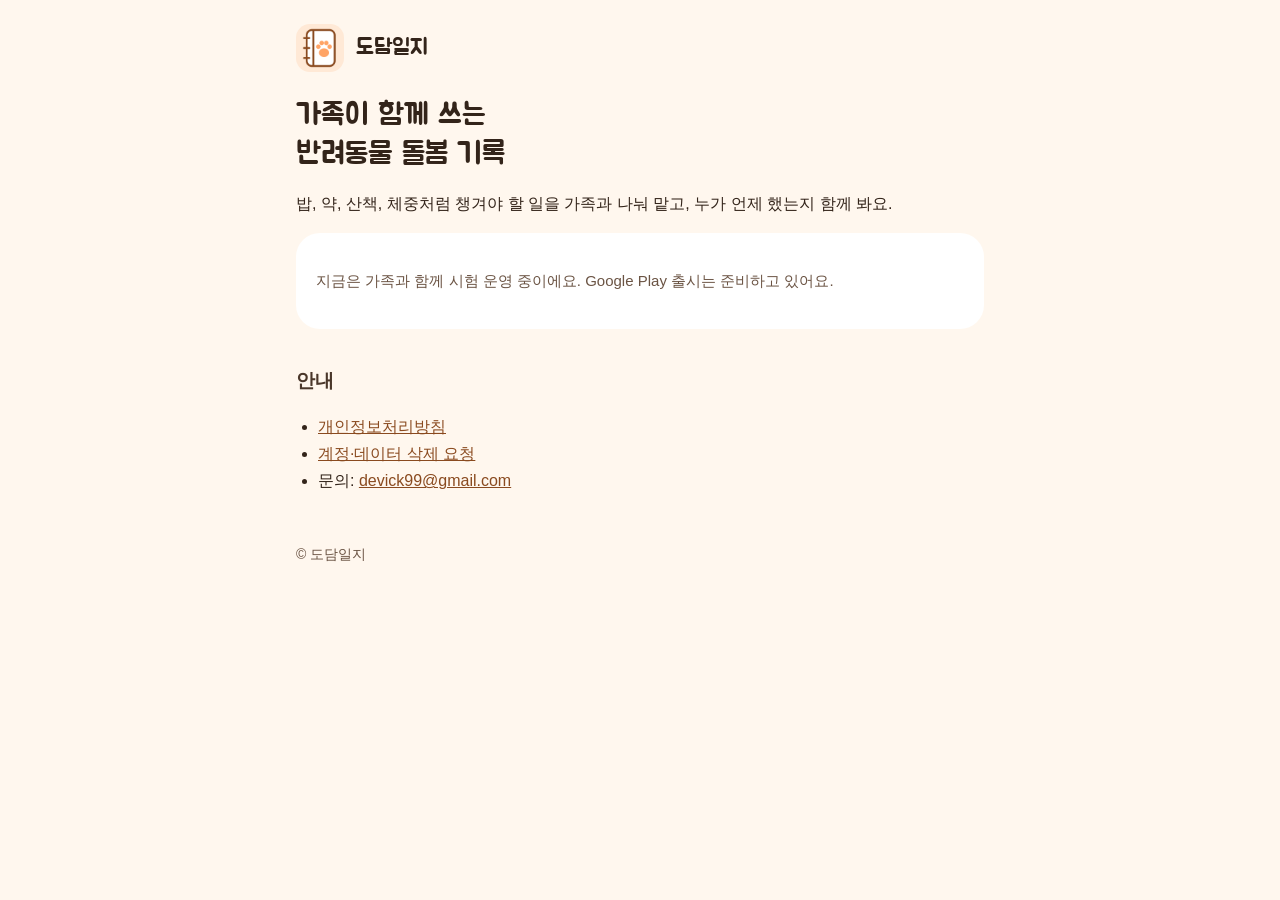
==== index.html @ 5bb0f3cf "도담일지 안내 페이지: 소개, 개인정보처리방침, 계정 삭제 요청, 초대 안내, assetlinks 원본은 dodamlog/dodam-log 저장소의 site/ (결정 로그 D-54" ====
<!doctype html>
<html lang="ko">
<head>
<meta charset="utf-8">
<meta name="viewport" content="width=device-width, initial-scale=1">
<title>도담일지</title>
<meta name="description" content="가족이 함께 쓰는 반려동물 돌봄 기록 앱">
<link rel="icon" href="/assets/icon-512.png">
<link rel="preconnect" href="https://fonts.googleapis.com">
<link rel="preconnect" href="https://fonts.gstatic.com" crossorigin>
<link href="https://fonts.googleapis.com/css2?family=Jua&display=swap" rel="stylesheet">
<link rel="stylesheet" href="/assets/site.css">
</head>
<body>
<main>
  <header class="site"><img src="/assets/icon-512.png" alt=""><a href="/">도담일지</a></header>
  <h1>가족이 함께 쓰는<br>반려동물 돌봄 기록</h1>
  <p>밥, 약, 산책, 체중처럼 챙겨야 할 일을 가족과 나눠 맡고, 누가 언제 했는지 함께 봐요.</p>

  <div class="card">
    <p class="muted">지금은 가족과 함께 시험 운영 중이에요. Google Play 출시는 준비하고 있어요.</p>
  </div>

  <h2>안내</h2>
  <ul>
    <li><a href="/privacy/">개인정보처리방침</a></li>
    <li><a href="/account-deletion/">계정·데이터 삭제 요청</a></li>
    <li>문의: <a href="mailto:devick99@gmail.com">devick99@gmail.com</a></li>
  </ul>

  <footer>© 도담일지</footer>
</main>
</body>
</html>
---- assets/site.css ----
/* 도담일지 안내 페이지. 색은 앱(app/lib/app/theme.dart)과 같게 */
:root {
  --bg: #FFF7EE; --surface: #FFFFFF; --tonal: #FFF1E4; --accent-bg: #FFE9D6;
  --primary: #FFA466; --on-primary: #3A1D0B; --brand: #8A4A1F; --brand-dark: #6E3A16;
  --text: #33241A; --text-strong: #4A372A; --text-2: #6B5444; --line: #F0E2D4;
}
* { box-sizing: border-box; }
html { -webkit-text-size-adjust: 100%; }
body {
  margin: 0; background: var(--bg); color: var(--text);
  font-family: -apple-system, BlinkMacSystemFont, "Apple SD Gothic Neo", "Noto Sans KR", "Malgun Gothic", sans-serif;
  font-size: 16px; line-height: 1.7; word-break: keep-all; overflow-wrap: break-word;
}
main { max-width: 720px; margin: 0 auto; padding: 24px 16px 64px; }
header.site { display: flex; align-items: center; gap: 12px; margin-bottom: 24px; }
header.site img { width: 48px; height: 48px; border-radius: 14px; }
header.site a { color: inherit; text-decoration: none; font-family: "Jua", sans-serif; font-size: 22px; }
h1 { font-family: "Jua", sans-serif; font-weight: 400; font-size: 30px; line-height: 1.3; margin: 0 0 8px; }
h2 { font-size: 19px; margin: 36px 0 8px; color: var(--text-strong); }
h3 { font-size: 16px; margin: 20px 0 4px; }
p, li { color: var(--text); }
.muted { color: var(--text-2); font-size: 15px; }
.card { background: var(--surface); border-radius: 24px; padding: 20px; margin: 16px 0; }
.note { background: var(--accent-bg); border-radius: 16px; padding: 14px 16px; color: var(--brand-dark); }
a { color: var(--brand); }
.button {
  display: block; text-align: center; text-decoration: none; font-weight: 700; font-size: 18px;
  background: var(--primary); color: var(--on-primary); border-radius: 20px; padding: 16px; margin: 12px 0;
}
.button.secondary { background: var(--accent-bg); color: var(--brand-dark); }
.table-wrap { overflow-x: auto; -webkit-overflow-scrolling: touch; }
table { border-collapse: collapse; width: 100%; font-size: 15px; background: var(--surface); }
table.wide { min-width: 640px; }
th, td { border: 1px solid var(--line); padding: 8px 10px; text-align: left; vertical-align: top; }
th { background: var(--tonal); }
ol, ul { padding-left: 22px; }
footer { margin-top: 48px; color: var(--text-2); font-size: 14px; }
footer a { margin-right: 12px; }
[hidden] { display: none !important; }
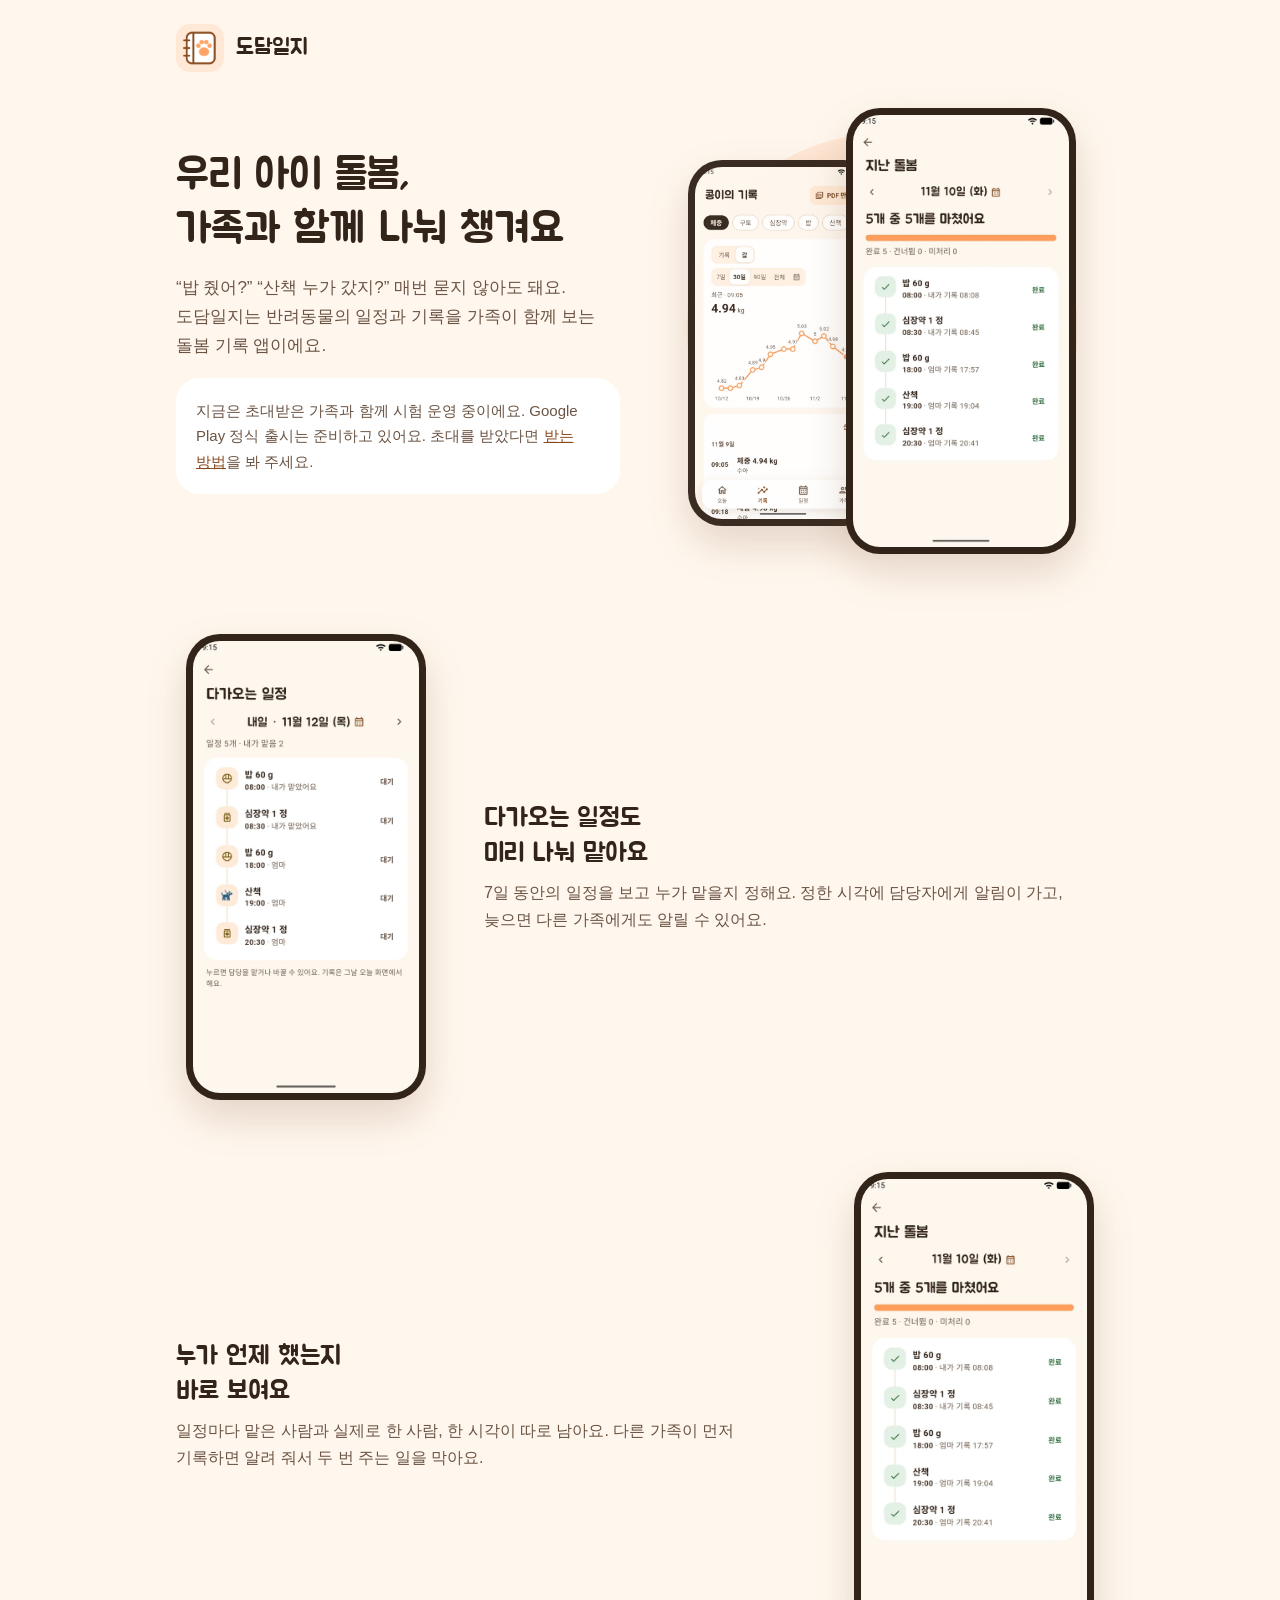
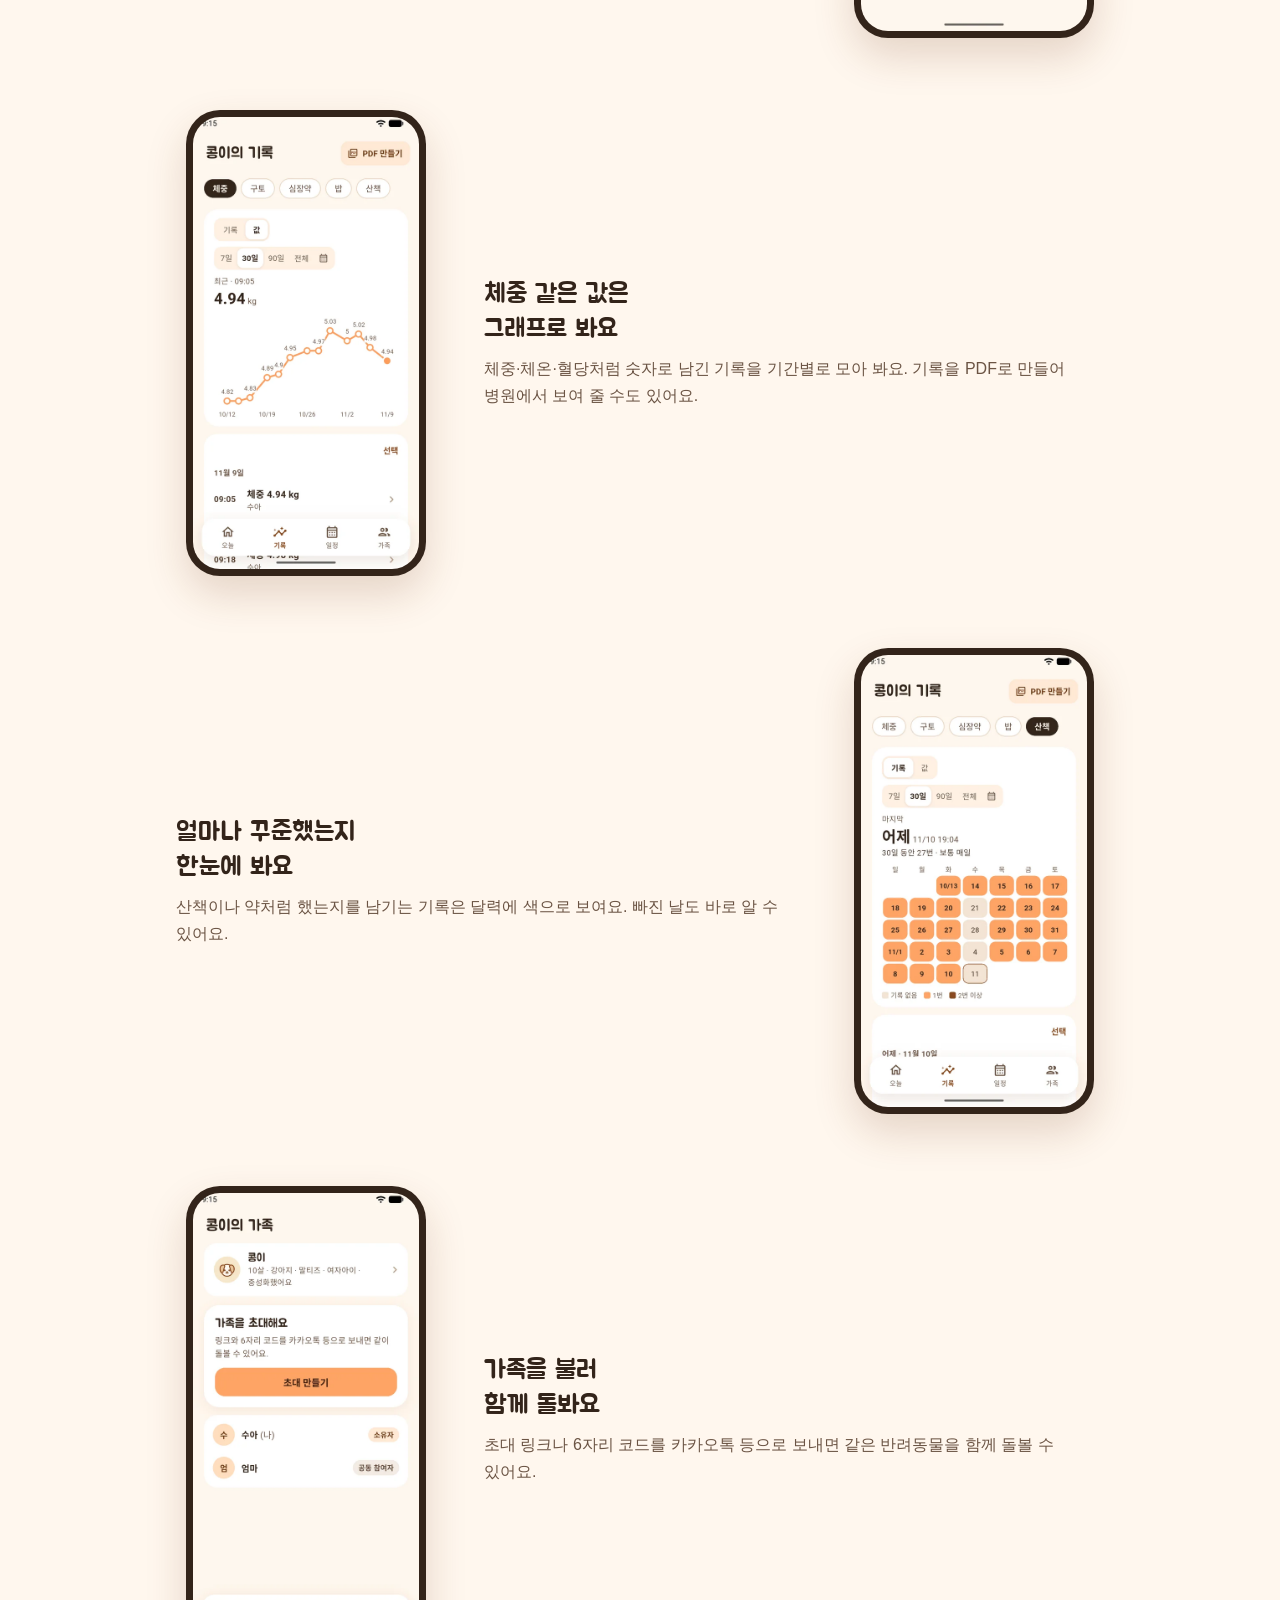
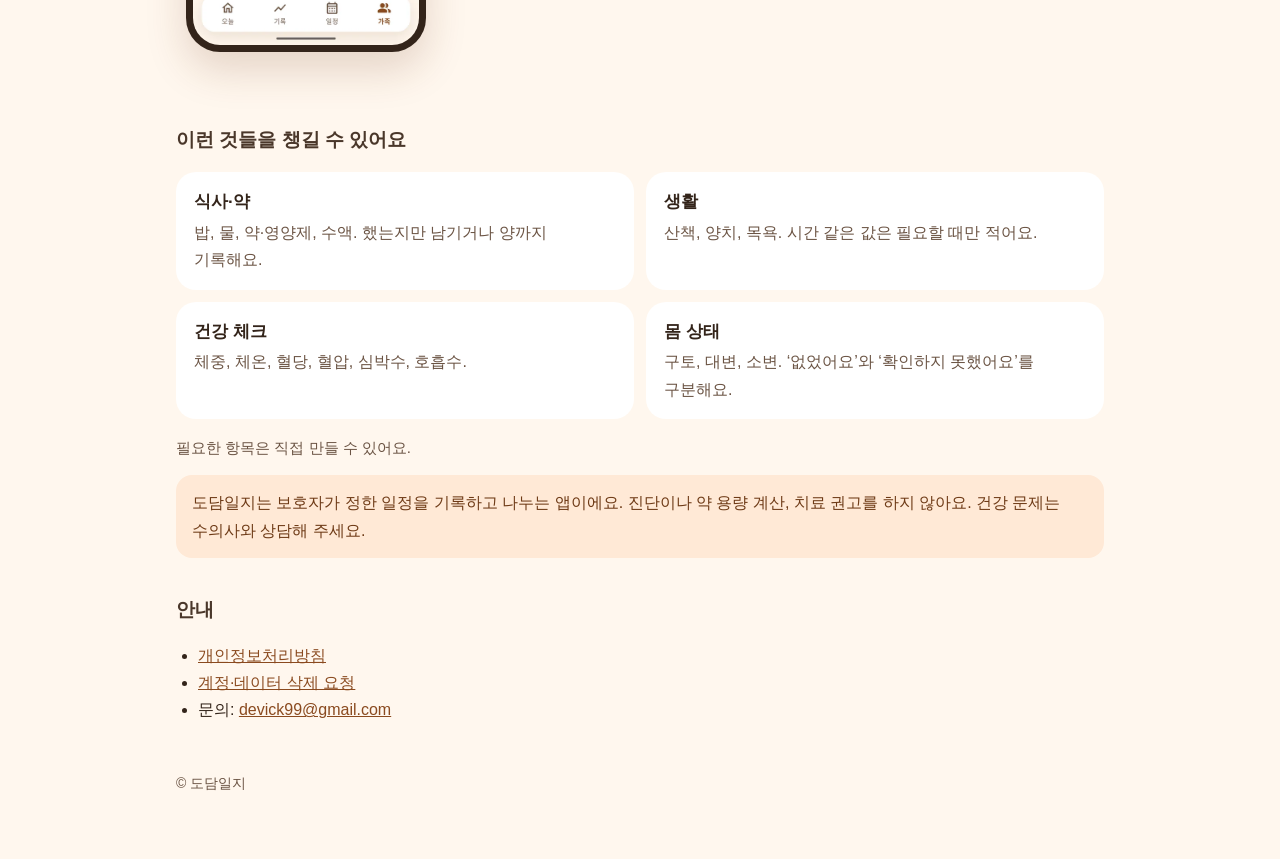
==== commit 15964cad: "첫 화면을 스크린샷이 있는 앱 소개로 바꿈 원본은 dodamlog/dodam-log 저장소의 site/" ====
--- a/index.html
+++ b/index.html
@@ -4,7 +4,7 @@
 <meta charset="utf-8">
 <meta name="viewport" content="width=device-width, initial-scale=1">
 <title>도담일지</title>
-<meta name="description" content="가족이 함께 쓰는 반려동물 돌봄 기록 앱">
+<meta name="description" content="가족이 함께 쓰는 반려동물 돌봄 기록 앱. 밥·약·산책 일정과 기록을 가족과 나눠요.">
 <link rel="icon" href="/assets/icon-512.png">
 <link rel="preconnect" href="https://fonts.googleapis.com">
 <link rel="preconnect" href="https://fonts.gstatic.com" crossorigin>
@@ -12,14 +12,73 @@
 <link rel="stylesheet" href="/assets/site.css">
 </head>
 <body>
-<main>
+<main class="home">
   <header class="site"><img src="/assets/icon-512.png" alt=""><a href="/">도담일지</a></header>
-  <h1>가족이 함께 쓰는<br>반려동물 돌봄 기록</h1>
-  <p>밥, 약, 산책, 체중처럼 챙겨야 할 일을 가족과 나눠 맡고, 누가 언제 했는지 함께 봐요.</p>
 
-  <div class="card">
-    <p class="muted">지금은 가족과 함께 시험 운영 중이에요. Google Play 출시는 준비하고 있어요.</p>
-  </div>
+  <section class="hero">
+    <div>
+      <h1>우리 아이 돌봄,<br>가족과 함께 나눠 챙겨요</h1>
+      <p class="lead">“밥 줬어?” “산책 누가 갔지?” 매번 묻지 않아도 돼요. 도담일지는 반려동물의 일정과 기록을 가족이 함께 보는 돌봄 기록 앱이에요.</p>
+      <div class="card">
+        <p class="muted" style="margin:0">지금은 초대받은 가족과 함께 시험 운영 중이에요. Google Play 정식 출시는 준비하고 있어요. 초대를 받았다면 <a href="/download/">받는 방법</a>을 봐 주세요.</p>
+      </div>
+    </div>
+    <div class="duo">
+      <span class="phone back"><img src="/assets/screens/weight-chart.webp" width="540" height="1080" alt="체중 그래프 화면. 30일 동안의 체중 변화가 보여요"></span>
+      <span class="phone"><img src="/assets/screens/past-day.webp" width="540" height="1080" alt="지난 돌봄 화면. 하루 일정 5개를 모두 마쳤고, 일정마다 누가 몇 시에 기록했는지 보여요"></span>
+    </div>
+  </section>
+
+  <section class="feature">
+    <span class="phone"><img src="/assets/screens/upcoming.webp" width="540" height="1080" loading="lazy" alt="다가오는 일정 화면. 내일 일정 5개 중 2개를 내가 맡았어요"></span>
+    <div>
+      <h2>다가오는 일정도<br>미리 나눠 맡아요</h2>
+      <p>7일 동안의 일정을 보고 누가 맡을지 정해요. 정한 시각에 담당자에게 알림이 가고, 늦으면 다른 가족에게도 알릴 수 있어요.</p>
+    </div>
+  </section>
+
+  <section class="feature flip">
+    <span class="phone"><img src="/assets/screens/past-day.webp" width="540" height="1080" loading="lazy" alt="지난 돌봄 화면. 밥 60g, 심장약 1정, 산책을 나와 엄마가 나눠 기록했어요"></span>
+    <div>
+      <h2>누가 언제 했는지<br>바로 보여요</h2>
+      <p>일정마다 맡은 사람과 실제로 한 사람, 한 시각이 따로 남아요. 다른 가족이 먼저 기록하면 알려 줘서 두 번 주는 일을 막아요.</p>
+    </div>
+  </section>
+
+  <section class="feature">
+    <span class="phone"><img src="/assets/screens/weight-chart.webp" width="540" height="1080" loading="lazy" alt="체중 그래프 화면. 30일 동안의 체중 변화가 선 그래프로 보여요"></span>
+    <div>
+      <h2>체중 같은 값은<br>그래프로 봐요</h2>
+      <p>체중·체온·혈당처럼 숫자로 남긴 기록을 기간별로 모아 봐요. 기록을 PDF로 만들어 병원에서 보여 줄 수도 있어요.</p>
+    </div>
+  </section>
+
+  <section class="feature flip">
+    <span class="phone"><img src="/assets/screens/walk-records.webp" width="540" height="1080" loading="lazy" alt="산책 기록 화면. 30일 중 27일 산책한 날이 달력에 색으로 칠해져 있어요"></span>
+    <div>
+      <h2>얼마나 꾸준했는지<br>한눈에 봐요</h2>
+      <p>산책이나 약처럼 했는지를 남기는 기록은 달력에 색으로 보여요. 빠진 날도 바로 알 수 있어요.</p>
+    </div>
+  </section>
+
+  <section class="feature">
+    <span class="phone"><img src="/assets/screens/family.webp" width="540" height="1080" loading="lazy" alt="가족 화면. 초대 만들기 버튼과 함께 돌보는 가족 두 명이 보여요"></span>
+    <div>
+      <h2>가족을 불러<br>함께 돌봐요</h2>
+      <p>초대 링크나 6자리 코드를 카카오톡 등으로 보내면 같은 반려동물을 함께 돌볼 수 있어요.</p>
+    </div>
+  </section>
+
+  <h2>이런 것들을 챙길 수 있어요</h2>
+  <ul class="kinds">
+    <li><b>식사·약</b>밥, 물, 약·영양제, 수액. 했는지만 남기거나 양까지 기록해요.</li>
+    <li><b>생활</b>산책, 양치, 목욕. 시간 같은 값은 필요할 때만 적어요.</li>
+    <li><b>건강 체크</b>체중, 체온, 혈당, 혈압, 심박수, 호흡수.</li>
+    <li><b>몸 상태</b>구토, 대변, 소변. ‘없었어요’와 ‘확인하지 못했어요’를 구분해요.</li>
+  </ul>
+  <p class="muted">필요한 항목은 직접 만들 수 있어요.</p>
+
+  <div class="note">도담일지는 보호자가 정한 일정을 기록하고 나누는 앱이에요. 진단이나 약 용량 계산, 치료 권고를 하지 않아요. 건강 문제는 수의사와 상담해 주세요.</div>
 
   <h2>안내</h2>
   <ul>
--- a/assets/site.css
+++ b/assets/site.css
@@ -37,3 +37,37 @@
 footer { margin-top: 48px; color: var(--text-2); font-size: 14px; }
 footer a { margin-right: 12px; }
 [hidden] { display: none !important; }
+
+/* 첫 화면(앱 소개) */
+main.home { max-width: 960px; }
+.phone {
+  display: block; width: 240px; padding: 7px; border-radius: 34px;
+  background: var(--text); box-shadow: 0 18px 40px rgba(110, 58, 22, 0.18);
+}
+.phone img { display: block; width: 100%; height: auto; border-radius: 27px; }
+.hero { display: grid; gap: 28px; align-items: center; margin-bottom: 24px; }
+.hero h1 { font-size: 34px; }
+.hero .lead { font-size: 17px; color: var(--text-2); }
+.duo { position: relative; display: flex; justify-content: center; align-items: flex-end; padding: 12px 0 8px; }
+.duo::before {
+  content: ""; position: absolute; z-index: 0; width: 88%; aspect-ratio: 1; top: 50%; left: 50%;
+  transform: translate(-50%, -50%); border-radius: 50%; background: var(--accent-bg);
+}
+.duo .phone { position: relative; z-index: 1; width: min(46vw, 230px); }
+.duo .phone.back { z-index: 0; width: min(38vw, 190px); margin-right: -32px; transform: translateY(-28px); opacity: 0.96; }
+.feature { display: grid; gap: 20px; align-items: center; justify-items: center; margin: 56px 0; }
+.feature .phone { width: min(62vw, 240px); }
+.feature h2 { font-family: "Jua", sans-serif; font-weight: 400; font-size: 26px; line-height: 1.35; margin: 0 0 8px; color: var(--text); }
+.feature p { margin: 0; color: var(--text-2); }
+.kinds { display: grid; gap: 12px; grid-template-columns: 1fr; padding: 0; list-style: none; }
+.kinds li { background: var(--surface); border-radius: 20px; padding: 16px 18px; color: var(--text-2); }
+.kinds b { display: block; color: var(--text); font-size: 17px; margin-bottom: 2px; }
+@media (min-width: 720px) {
+  .hero { grid-template-columns: 1fr 1fr; gap: 40px; }
+  .hero h1 { font-size: 42px; }
+  .feature { grid-template-columns: 260px 1fr; gap: 48px; justify-items: start; margin: 72px 0; }
+  .feature.flip { grid-template-columns: 1fr 260px; }
+  .feature.flip .phone { order: 2; }
+  .feature .phone { width: 240px; justify-self: center; }
+  .kinds { grid-template-columns: 1fr 1fr; }
+}
